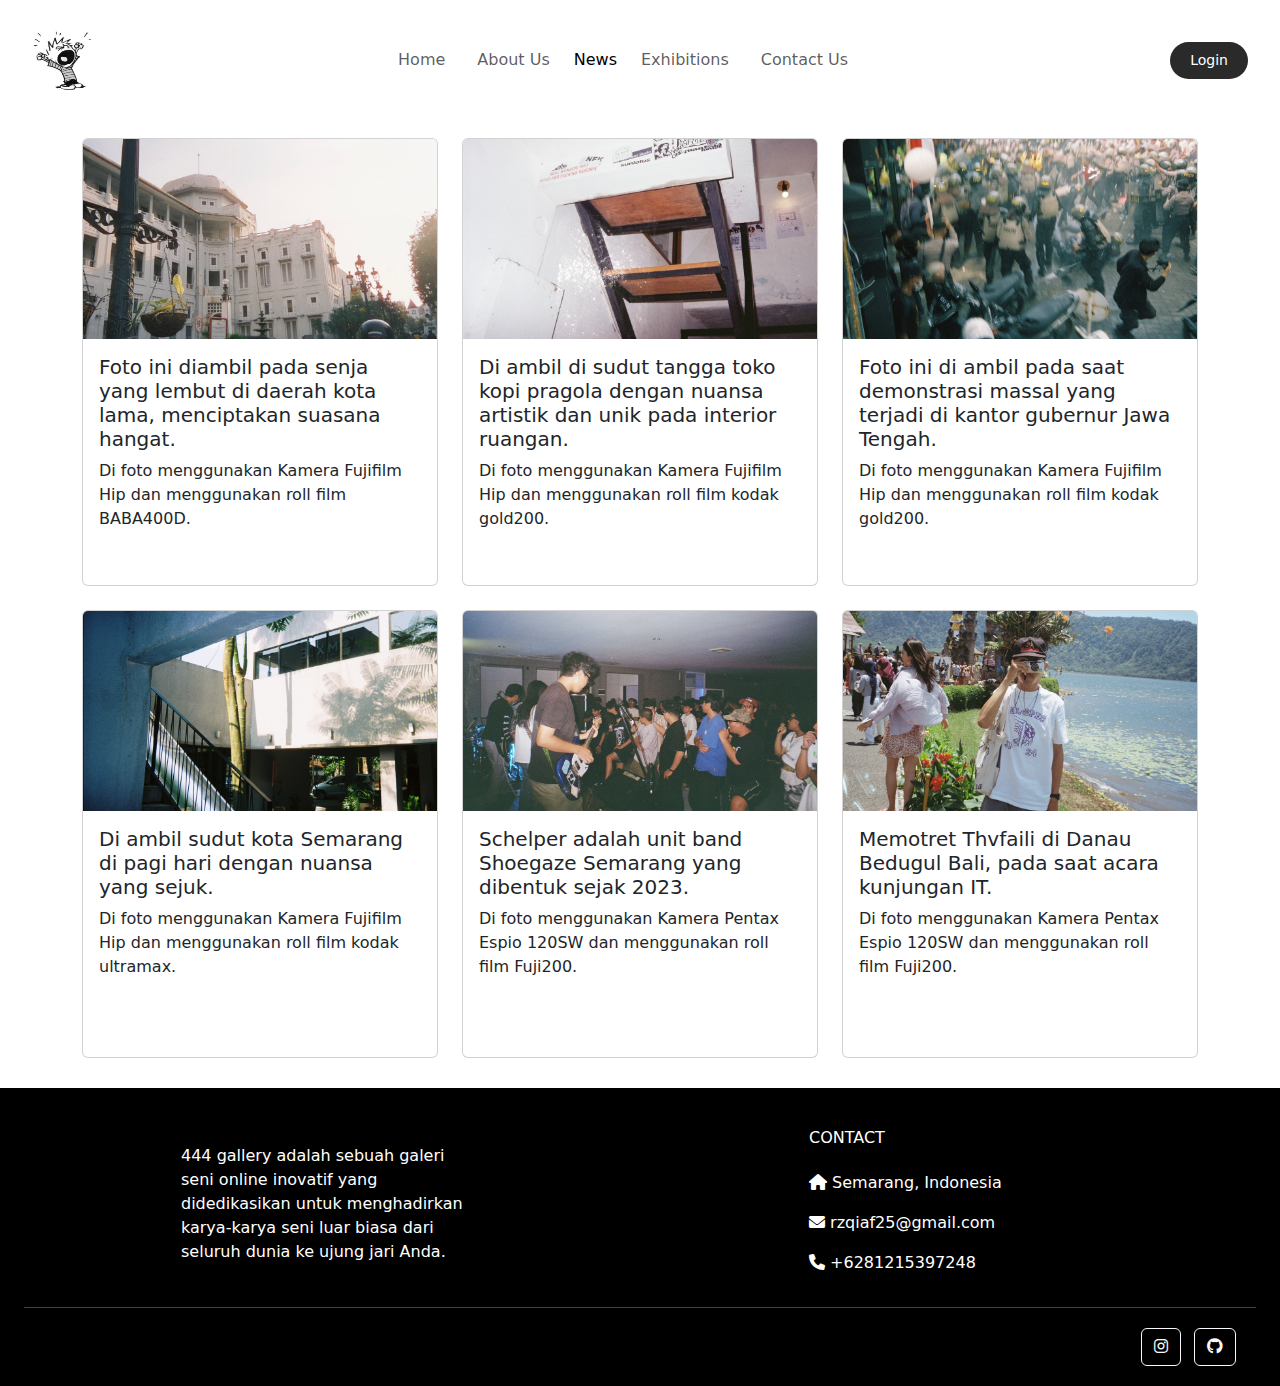
==== uts07007/news.html @ a5a20e4c "Add files via upload" ====
<!DOCTYPE html>
<html lang="en">
  <head>
    <meta charset="UTF-8" />
    <meta name="viewport" content="width=device-width, initial-scale=1.0" />
    <link rel="stylesheet" href="style.css" />
    <link rel="icon" href="asset/logotab.jpeg" />
    <title>_Provisional📸</title>

    <!-- Bootstrap css -->
    <link href="https://cdn.jsdelivr.net/npm/bootstrap@5.3.3/dist/css/bootstrap.min.css" rel="stylesheet" integrity="sha384-QWTKZyjpPEjISv5WaRU9OFeRpok6YctnYmDr5pNlyT2bRjXh0JMhjY6hW+ALEwIH" crossorigin="anonymous" />
    <link rel="stylesheet" href="https://cdnjs.cloudflare.com/ajax/libs/font-awesome/6.0.0-beta3/css/all.min.css" />
  </head>
  <body>
    <!-- Navbar -->
    <nav class="navbar navbar-expand-lg fixed-top">
      <div class="container-fluid">
        <a class="navbar-brand me-auto" href="#"><img src="asset/_.jpeg" width="60" height="60" /></a>
        <div class="offcanvas offcanvas-end" tabindex="-1" id="offcanvasNavbar" aria-labelledby="offcanvasNavbarLabel">
          <div class="offcanvas-header">
            <h5 class="offcanvas-title" id="offcanvasNavbarLabel"><img src="asset/_.jpeg" width="60" height="60" /></h5>
            <button type="button" class="btn-close" data-bs-dismiss="offcanvas" aria-label="Close"></button>
          </div>
          <div class="offcanvas-body">
            <ul class="navbar-nav justify-content-center flex-grow-1 pe-3">
              <li class="nav-item">
                <a class="nav-link mx-lg-2" aria-current="home" href="index.html">Home</a>
              </li>
              <li class="nav-item">
                <a class="nav-link mx-lg-2" href="aboutus.html">About Us</a>
              </li>
              <li class="nav-item">
                <a class="nav-link active" href="news.html">News</a>
              </li>
              <li class="nav-item dropdown">
                <a class="nav-link mx-lg-2" href="#" id="navbarDropdown" role="button" aria-haspopup="true" aria-expanded="false"> Exhibitions </a>
                <div class="dropdown-menu" aria-labelledby="navbarDropdown">
                  <a class="dropdown-item" href="#">Public Events</a>
                  <a class="dropdown-item" href="#">Gallery Exhibitions</a>
                </div>
              </li>

              <style>
                /* Menampilkan dropdown saat hover */
                .nav-item.dropdown:hover .dropdown-menu {
                  display: block;
                }

                /* Menghilangkan delay untuk animasi dropdown */
                .dropdown-menu {
                  margin-top: 0;
                  transition: opacity 0.1s ease-in-out;
                }
              </style>

              <li class="nav-item">
                <a class="nav-link mx-lg-2" href="contactus.html">Contact Us</a>
              </li>
            </ul>
          </div>
        </div>
        <a href="masuk.html" class="login-button">Login</a>
        <button class="navbar-toggler pe-0" type="button" data-bs-toggle="offcanvas" data-bs-target="#offcanvasNavbar" aria-controls="offcanvasNavbar" aria-label="Toggle navigation">
          <span class="navbar-toggler-icon"></span>
        </button>
      </div>
    </nav>
    <!-- Modal -->
<div class="modal fade" id="imageModal" tabindex="-1" aria-labelledby="imageModalLabel" aria-hidden="true">
  <div class="modal-dialog modal-dialog-centered">
    <div class="modal-content">
      <div class="modal-header">
        <h5 class="modal-title" id="imageModalLabel">Detail Foto</h5>
        <button type="button" class="btn-close" data-bs-dismiss="modal" aria-label="Close"></button>
      </div>
      <div class="modal-body">
        <img id="modalImage" src="" alt="Gambar besar" class="img-fluid" />
      </div>
    </div>
  </div>
</div>

<!-- Card Section -->
<div class="container my-5 pb-5">
  <div class="row">
    <!-- Card 1 -->
    <div class="col-md-4 mb-4">
      <div class="card" style="width: 100%; height: 28rem">
        <img
          src="asset/tes.jpeg"
          class="card-img-top"
          alt="..."
          data-bs-toggle="modal"
          data-bs-target="#imageModal"
          onclick="showImage('asset/tes.jpeg')"
        />
        <div class="card-body">
          <h5 class="card-title">Foto ini diambil pada senja yang lembut di daerah kota lama, menciptakan suasana hangat.</h5>
          <p class="card-text">Di foto menggunakan Kamera Fujifilm Hip dan menggunakan roll film BABA400D.</p>
        </div>
      </div>
    </div>
    <!-- Card 2 -->
    <div class="col-md-4 mb-4">
      <div class="card" style="width: 100%; height: 28rem">
        <img
          src="asset/tes2.jpeg"
          class="card-img-top"
          alt="..."
          data-bs-toggle="modal"
          data-bs-target="#imageModal"
          onclick="showImage('asset/tes2.jpeg')"
        />
        <div class="card-body">
          <h5 class="card-title">Di ambil di sudut tangga toko kopi pragola dengan nuansa artistik dan unik pada interior ruangan.</h5>
          <p class="card-text">Di foto menggunakan Kamera Fujifilm Hip dan menggunakan roll film kodak gold200.</p>
        </div>
      </div>
    </div>
    <!-- Card 3 -->
    <div class="col-md-4 mb-4">
      <div class="card" style="width: 100%; height: 28rem">
        <img
          src="asset/tes3.jpeg"
          class="card-img-top"
          alt="..."
          data-bs-toggle="modal"
          data-bs-target="#imageModal"
          onclick="showImage('asset/tes3.jpeg')"
        />
        <div class="card-body">
          <h5 class="card-title">Foto ini di ambil pada saat demonstrasi massal yang terjadi di kantor gubernur Jawa Tengah.</h5>
          <p class="card-text">Di foto menggunakan Kamera Fujifilm Hip dan menggunakan roll film kodak gold200.</p>
        </div>
      </div>
    </div>
    <!-- Card 4 -->
    <div class="col-md-4 mb-4">
      <div class="card" style="width: 100%; height: 28rem">
        <img
          src="asset/tes4.jpeg"
          class="card-img-top"
          alt="..."
          data-bs-toggle="modal"
          data-bs-target="#imageModal"
          onclick="showImage('asset/tes4.jpeg')"
        />
        <div class="card-body">
          <h5 class="card-title">Di ambil sudut kota Semarang di pagi hari dengan nuansa yang sejuk.</h5>
          <p class="card-text">Di foto menggunakan Kamera Fujifilm Hip dan menggunakan roll film kodak ultramax.</p>
        </div>
      </div>
    </div>
    <!-- Card 5 -->
    <div class="col-md-4 mb-4">
      <div class="card" style="width: 100%; height: 28rem">
        <img
          src="asset/tes5.jpeg"
          class="card-img-top"
          alt="..."
          data-bs-toggle="modal"
          data-bs-target="#imageModal"
          onclick="showImage('asset/tes5.jpeg')"
        />
        <div class="card-body">
          <h5 class="card-title">Schelper adalah unit band Shoegaze Semarang yang dibentuk sejak 2023.</h5>
          <p class="card-text">Di foto menggunakan Kamera Pentax Espio 120SW dan menggunakan roll film Fuji200.</p>
        </div>
      </div>
    </div>
    <!-- Card 6 -->
    <div class="col-md-4 mb-4">
      <div class="card" style="width: 100%; height: 28rem">
        <img
          src="asset/tes6.jpeg"
          class="card-img-top"
          alt="..."
          data-bs-toggle="modal"
          data-bs-target="#imageModal"
          onclick="showImage('asset/tes6.jpeg')"
        />
        <div class="card-body">
          <h5 class="card-title">Memotret Thvfaili di Danau Bedugul Bali, pada saat acara kunjungan IT.</h5>
          <p class="card-text">Di foto menggunakan Kamera Pentax Espio 120SW dan menggunakan roll film Fuji200.</p> 
        </div>
      </div>
    </div>
  </div>
</div>

<!-- Script -->
<script>
  function showImage(src) {
    document.getElementById('modalImage').src = src;
  }
</script>

    <!-- footer -->
    <div class="container-fluid my-6 px-0">
      <!-- Footer -->
      <footer class="text-lg-start text-white w-100" style="background-color: #000000">
        <!-- Grid container -->
        <div class="container-fluid p-4 pb-0">
          <!-- Section: Links -->
          <section class="">
            <!--Grid row-->
            <div class="row text-md-start">
              <!-- Grid column -->
              <div class="col-md-3 col-lg-3 col-xl-3 mx-auto mt-3">
                <h6 class="text-uppercase mb-3 font-weight-regular"></h6>
                <p>444 gallery adalah sebuah galeri seni online inovatif yang didedikasikan untuk menghadirkan karya-karya seni luar biasa dari seluruh dunia ke ujung jari Anda.</p>
              </div>

              <!-- Grid column -->
              <hr class="w-100 clearfix d-md-none" />

              <!-- Grid column -->
              <div class="col-md-4 col-lg-3 col-xl-3 mx-auto mt-3">
                <h6 class="text-uppercase mb-4 font-weight-bold">Contact</h6>
                <p><i class="fas fa-home mr-3"></i> Semarang, Indonesia</p>
                <p><i class="fas fa-envelope mr-3"></i> rzqiaf25@gmail.com</p>
                <p><i class="fas fa-phone mr-3"></i> +6281215397248</p>
              </div>
              <!-- Grid column -->
            </div>
            <!--Grid row-->
          </section>
          <!-- Section: Links -->

          <hr class="my-3" />

          <section class="p-3 pt-0">
            <div class="row d-flex align-items-center">
              <!-- Grid column -->
              <div class="col-md-7 col-lg-8 text-center text-md-start"></div>
              <!-- Grid column -->

              <!-- Grid column -->
              <div class="col-md-5 col-lg-4 ml-lg-0 text-center text-md-end">
                <!-- Instagram -->
                <a href="https://www.instagram.com/rzqiaff/" class="btn btn-outline-light btn-floating m-1" role="button" target="_blank"><i class="fab fa-instagram"></i></a>
                <!-- GitHub -->
                <a href="https://github.com/rzqiaf" class="btn btn-outline-light btn-floating m-1" role="button" target="_blank"><i class="fab fa-github"></i></a>
              </div>

              <!-- Grid column -->
            </div>
          </section>
        </div>
        <!-- Grid container -->
      </footer>
      <!-- Footer -->
    </div>
  </body>
  <link href="https://cdn.jsdelivr.net/npm/bootstrap@5.3.2/dist/css/bootstrap.min.css" rel="stylesheet">
<script src="https://cdn.jsdelivr.net/npm/bootstrap@5.3.2/dist/js/bootstrap.bundle.min.js"></script>
</html>
---- uts07007/style.css ----
* {
  padding: 0;
  margin: 0;
}

.navbar {
  background-color: #fff;
  height: 80px;
  margin: 20px;
  border-radius: 16px;
  padding: 0.5rem;
}

.navbar-brand {
  font-weight: 500;
  color: darkgray;
  font-size: 24px;
  transition: 0.3s color;
}

.login-button {
  background-color: #2a2a2a;
  color: #fff;
  font-size: 14px;
  padding: 8px 20px;
  border-radius: 50px;
  text-decoration: none;
  transition: 0.3s background-color;
}

.login-button:hover {
  background-color: #2a2a2a;
}

.navbar-toggler {
  border: none;
  font-size: 1, 25rem;
}

.navbar-toggler:focus,
.btn-close:focus {
  box-shadow: none;
  outline: none;
}

.nav-link {
  color: #666777;
  font-weight: 500;
  position: relative;
}

.nav-link:hover,
.nav-link.active {
  color: black;
}

@media (min-width: 991px) {
  .nav-link:before {
    content: "";
    position: absolute;
    bottom: 0;
    left: 50%;
    transform: translateX(-50%);
    width: 100%;
    height: 2px;
    background-color: #2a2a2a;
    visibility: hidden;
    transition: 0.3s ease-in-out;
  }

  .nav-link:hover::before .nav-link.active::before {
    width: 100%;
    visibility: visible;
  }
}

.hero-section {
  background: url(asset/tes.jpeg) no-repeat center;
  background-size: cover;
  width: 100%;
}

.hero-section .container {
  height: 100vh;
  z-index: 2;
  position: relative;
}

.hero-section h1 {
  font-size: 1.5em;
  font-style: oblique;
}

/* Gaya hero section */
.hero-section1 {
  background: url("asset/backroundabt.jpeg") center center/cover no-repeat;
  background-size: cover;
  width: 100%;
  height: 100vh;
}

.paper-wrapper {
  background: white;
  width: 90%;
  max-width: 1000px;
  padding: 20px;
  margin-top: 50px;
  box-shadow: 0 4px 10px rgba(0, 0, 0, 0.2);
  border-radius: 10px;
  border: 1px solid #ddd;
  display: flex;
  justify-content: space-between;
  align-items: center;
}

.text-content {
  max-width: 60%;
  margin: 30px auto;
  padding: 20px;
  border-radius: 10px;
}

.text-content h2 {
  font-size: 1.5em;
  margin-left: 40px;
  font-weight: 600;
  margin-left: 40px;
}

.text-content p {
  font-size: 1em;
  line-height: 1.5;
  margin-left: 40px;
  margin-top: 15px;
}

.image-content img {
  max-width: 60%;
  height: auto;
  border-radius: 10px;
  margin-left: 100px;
  margin-top: 0px;
}

.card {
  margin-top: 90px;
  margin-left: auto;
  margin-bottom: -90px;
}

.card-img-top {
  width: 100%;
  height: 200px;
  object-fit: cover;
}
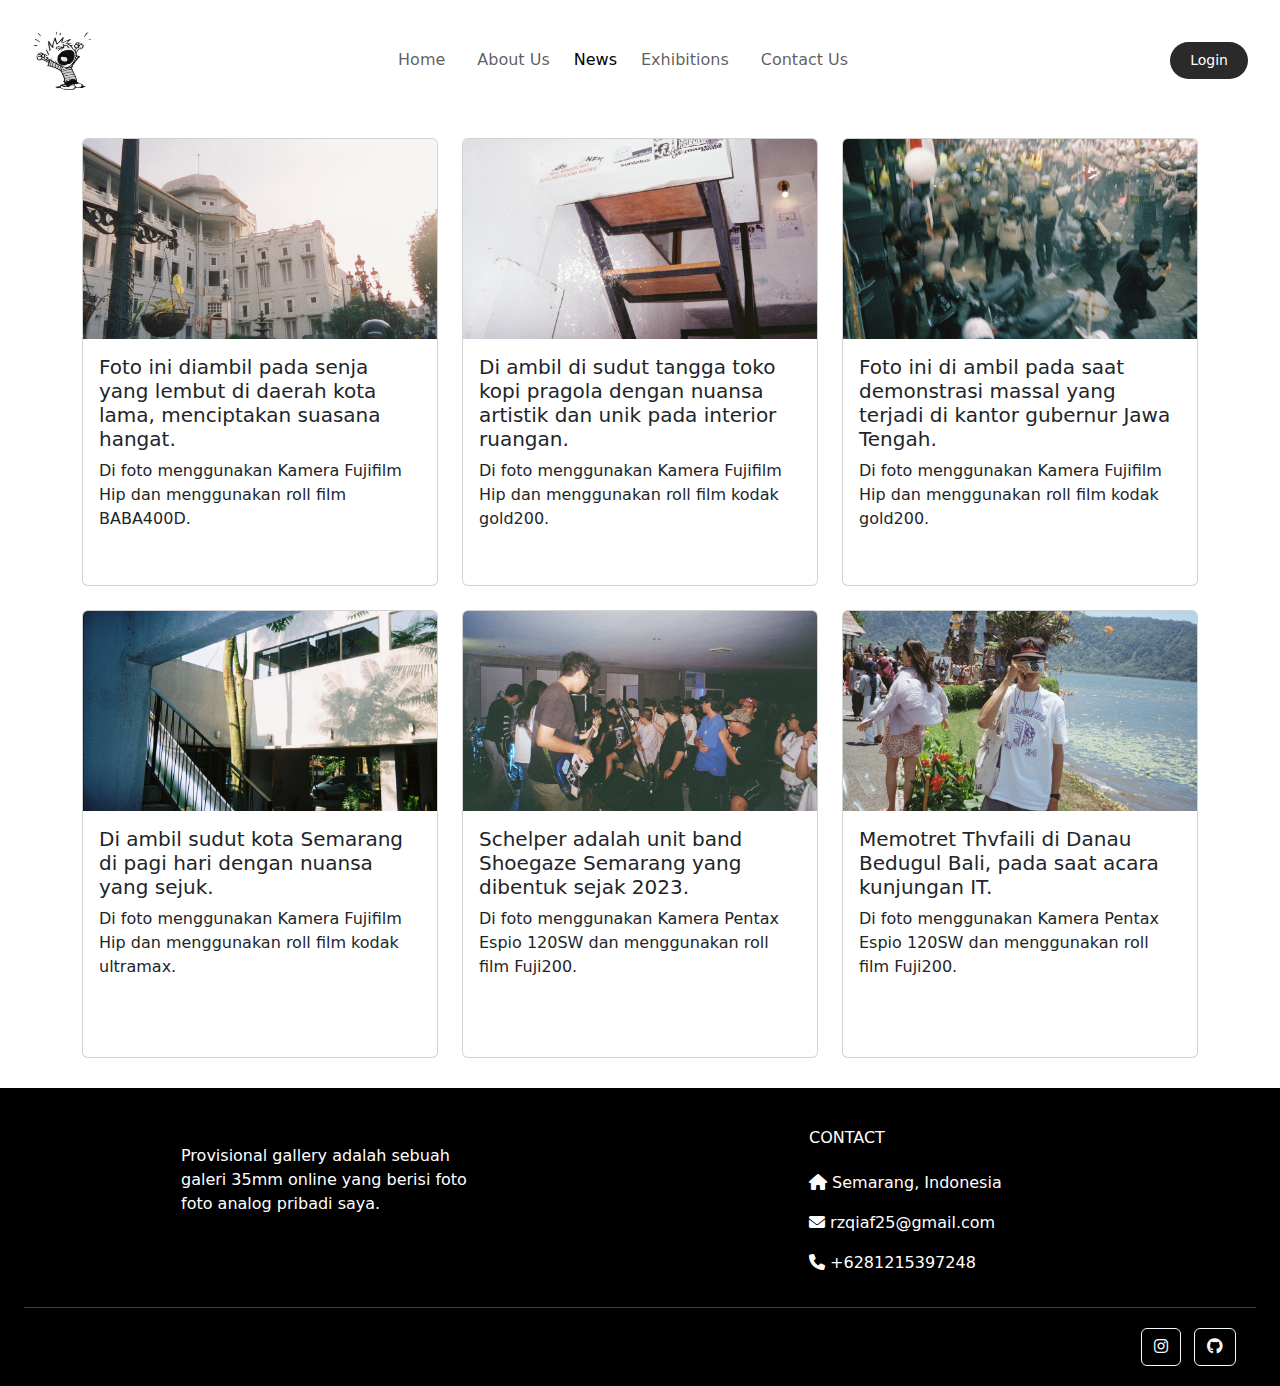
==== commit 769dad51: "Add files via upload" ====
--- a/uts07007/news.html
+++ b/uts07007/news.html
@@ -208,7 +208,7 @@
               <!-- Grid column -->
               <div class="col-md-3 col-lg-3 col-xl-3 mx-auto mt-3">
                 <h6 class="text-uppercase mb-3 font-weight-regular"></h6>
-                <p>444 gallery adalah sebuah galeri seni online inovatif yang didedikasikan untuk menghadirkan karya-karya seni luar biasa dari seluruh dunia ke ujung jari Anda.</p>
+                <p>Provisional gallery adalah sebuah galeri 35mm online yang berisi foto foto analog pribadi saya.</p>
               </div>
 
               <!-- Grid column -->
